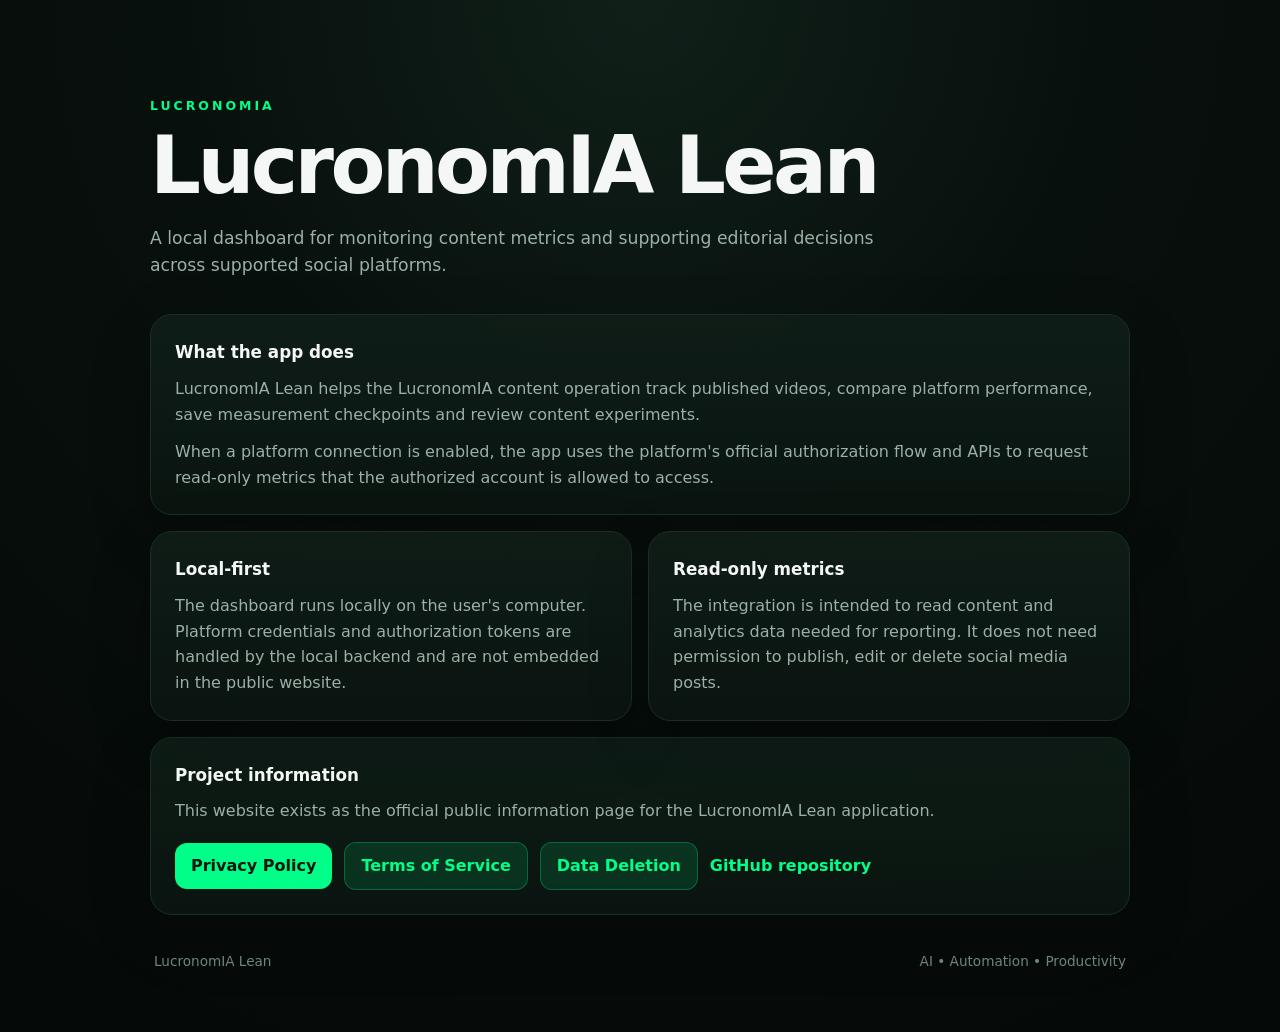
==== index.html @ 7c6dc640 "Link data deletion instructions from public site" ====
<!doctype html>
<html lang="en">
<head>
  <meta charset="utf-8" />
  <meta name="viewport" content="width=device-width, initial-scale=1" />
  <meta name="description" content="Official page for LucronomIA Lean, a local dashboard for monitoring content metrics and supporting editorial decisions." />
  <title>LucronomIA Lean</title>
  <link rel="stylesheet" href="styles.css" />
</head>
<body>
  <main class="shell">
    <header class="hero">
      <span class="eyebrow">LUCRONOMIA</span>
      <h1>LucronomIA Lean</h1>
      <p class="lead">A local dashboard for monitoring content metrics and supporting editorial decisions across supported social platforms.</p>
    </header>

    <section class="card">
      <h2>What the app does</h2>
      <p>LucronomIA Lean helps the LucronomIA content operation track published videos, compare platform performance, save measurement checkpoints and review content experiments.</p>
      <p>When a platform connection is enabled, the app uses the platform's official authorization flow and APIs to request read-only metrics that the authorized account is allowed to access.</p>
    </section>

    <section class="grid">
      <article class="card">
        <h2>Local-first</h2>
        <p>The dashboard runs locally on the user's computer. Platform credentials and authorization tokens are handled by the local backend and are not embedded in the public website.</p>
      </article>
      <article class="card">
        <h2>Read-only metrics</h2>
        <p>The integration is intended to read content and analytics data needed for reporting. It does not need permission to publish, edit or delete social media posts.</p>
      </article>
    </section>

    <section class="card">
      <h2>Project information</h2>
      <p>This website exists as the official public information page for the LucronomIA Lean application.</p>
      <div class="actions">
        <a class="button" href="privacy.html">Privacy Policy</a>
        <a class="button secondary" href="terms.html">Terms of Service</a>
        <a class="button secondary" href="data-deletion.html">Data Deletion</a>
        <a class="text-link" href="https://github.com/SWtheaven/lucronomia">GitHub repository</a>
      </div>
    </section>

    <footer>
      <span>LucronomIA Lean</span>
      <span>AI • Automation • Productivity</span>
    </footer>
  </main>
</body>
</html>
---- styles.css ----
:root{color-scheme:dark;--bg:#08100d;--panel:#0d1713;--line:#1c2d26;--text:#f4f7f5;--muted:#9bb0a6;--accent:#00ff88;--accent-soft:rgba(0,255,136,.12)}*{box-sizing:border-box}html,body{margin:0;padding:0;background:radial-gradient(circle at top,#102019 0,#08100d 38%,#050907 100%);color:var(--text);font-family:Inter,ui-sans-serif,system-ui,-apple-system,BlinkMacSystemFont,"Segoe UI",sans-serif;line-height:1.6}a{color:inherit}.shell{width:min(980px,calc(100% - 32px));margin:0 auto;padding:64px 0 40px}.hero{padding:28px 0 34px}.hero.compact{padding-bottom:20px}.eyebrow{display:inline-block;color:var(--accent);font-size:.78rem;font-weight:800;letter-spacing:.24em;margin-bottom:12px}.hero h1{font-size:clamp(2.4rem,8vw,5rem);line-height:.96;margin:0 0 20px;letter-spacing:-.045em}.lead{max-width:760px;color:var(--muted);font-size:1.08rem;margin:0}.grid{display:grid;grid-template-columns:repeat(2,minmax(0,1fr));gap:16px}.card{background:linear-gradient(180deg,rgba(15,29,23,.95),rgba(10,20,16,.96));border:1px solid var(--line);border-radius:22px;padding:24px;margin:0 0 16px;box-shadow:0 20px 60px rgba(0,0,0,.22)}.card h2{font-size:1.05rem;margin:0 0 10px}.card p{color:var(--muted);margin:0 0 12px}.card p:last-child{margin-bottom:0}.actions{display:flex;flex-wrap:wrap;gap:12px;align-items:center;margin-top:18px}.button{display:inline-flex;align-items:center;justify-content:center;background:var(--accent);color:#02150c;text-decoration:none;font-weight:800;padding:10px 16px;border-radius:12px}.button.secondary{background:var(--accent-soft);color:var(--accent);border:1px solid rgba(0,255,136,.28)}.text-link{color:var(--accent);text-decoration:none;font-weight:700}.text-link:hover{text-decoration:underline}.back{display:inline-block;margin-bottom:18px}footer{display:flex;justify-content:space-between;gap:16px;color:#6f857a;font-size:.85rem;padding:20px 4px}.legal{max-width:860px}@media(max-width:700px){.grid{grid-template-columns:1fr}.shell{padding-top:32px}.hero h1{font-size:2.7rem}footer{flex-direction:column}}
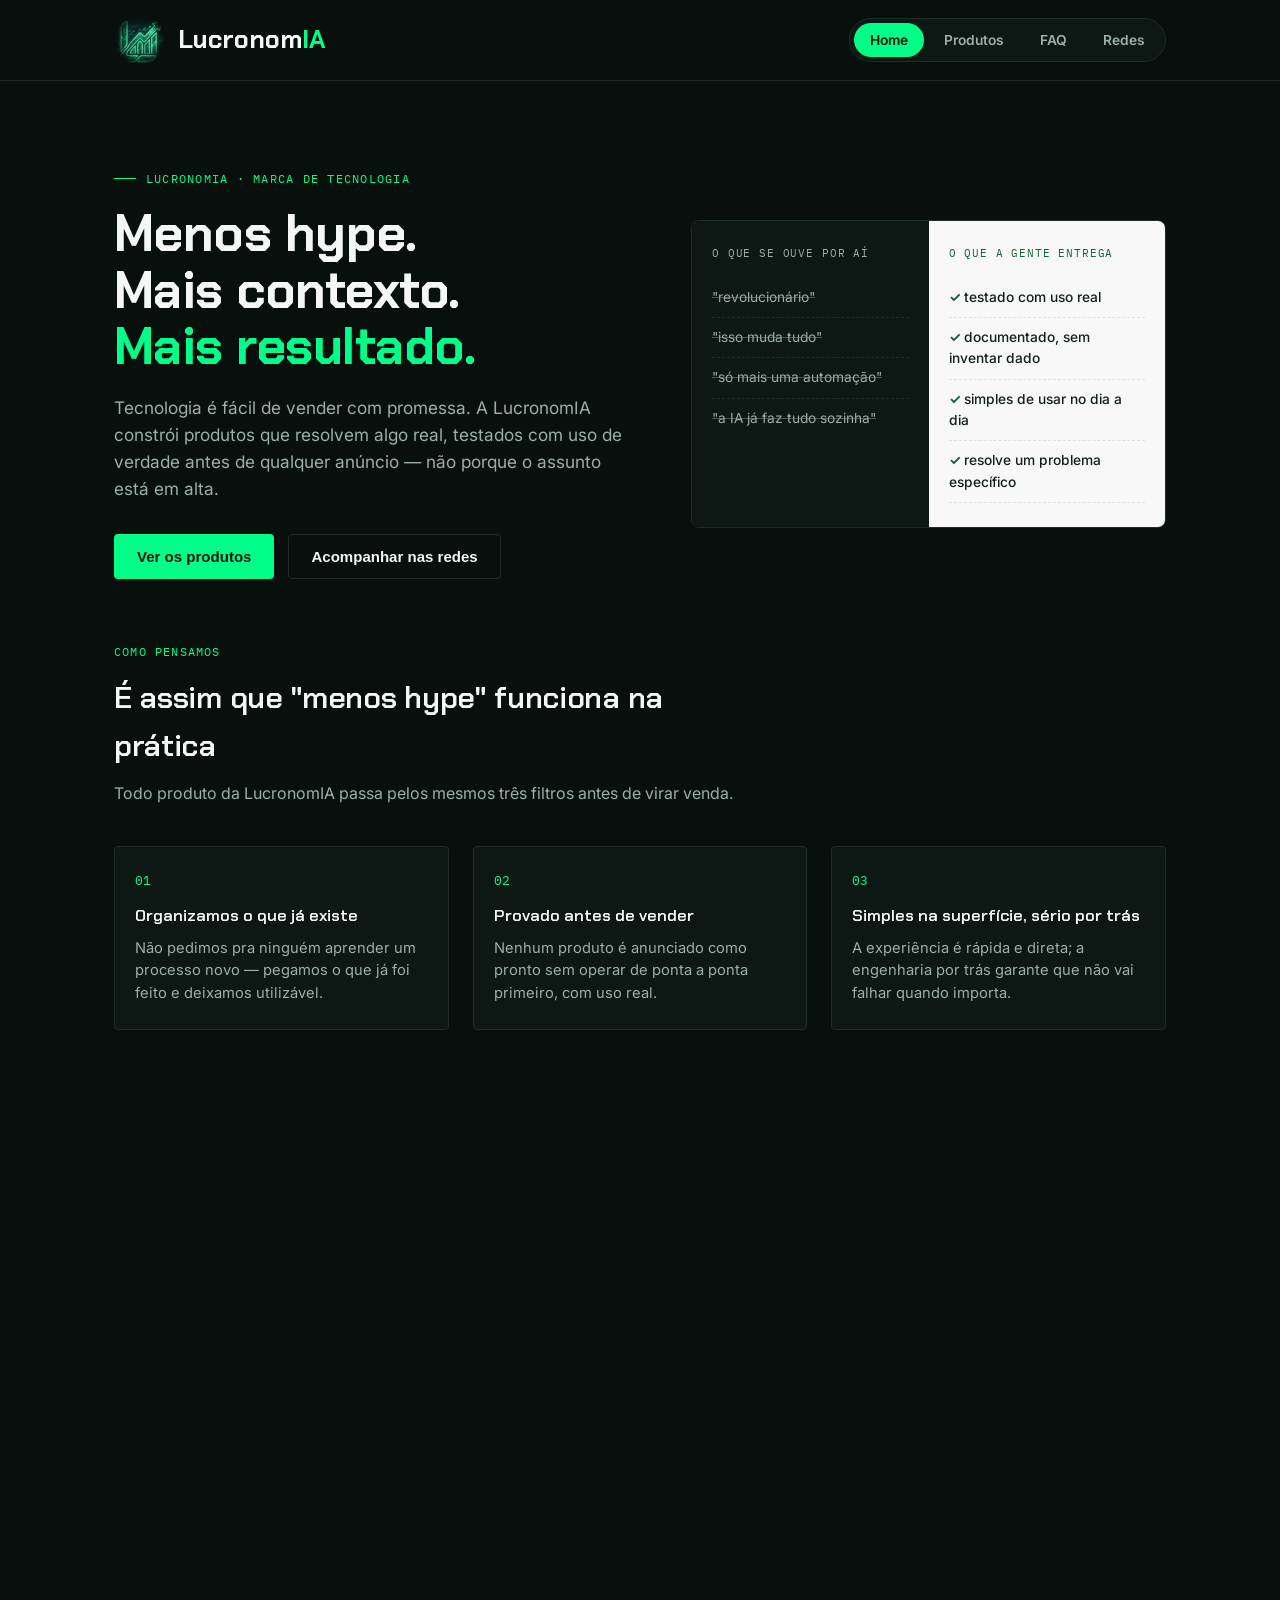
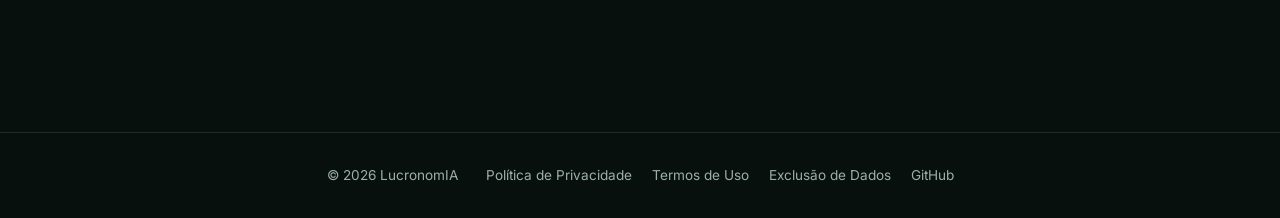
==== commit 9a571c5c: "Replace placeholder homepage with institutional LucronomIA site - Brand-first tabbed site (Home, Pro" ====
--- a/index.html
+++ b/index.html
@@ -1,52 +1,544 @@
-<!doctype html>
-<html lang="en">
+<!DOCTYPE html>
+<html lang="pt-BR">
 <head>
-  <meta charset="utf-8" />
-  <meta name="viewport" content="width=device-width, initial-scale=1" />
-  <meta name="description" content="Official page for LucronomIA Lean, a local dashboard for monitoring content metrics and supporting editorial decisions." />
-  <title>LucronomIA Lean</title>
-  <link rel="stylesheet" href="styles.css" />
+<meta charset="UTF-8">
+<meta name="viewport" content="width=device-width, initial-scale=1.0">
+<title>LucronomIA — Tecnologia que descomplica</title>
+<meta name="description" content="LucronomIA constrói produtos que pegam o que já existe — uma conversa, um documento, um combinado — e devolvem clareza. Conheça o Confirma e o que vem a seguir.">
+<link rel="preconnect" href="https://fonts.googleapis.com">
+<link rel="preconnect" href="https://fonts.gstatic.com" crossorigin>
+<link href="https://fonts.googleapis.com/css2?family=Chakra+Petch:wght@500;600;700&family=Inter:wght@400;500;600;700&family=IBM+Plex+Mono:wght@500;600&display=swap" rel="stylesheet">
+<style>
+  :root{
+    /* Tokens da baseline LucronomIA já validada em produção
+       (mesmos valores do styles.css institucional e do Confirma) */
+    --ink: #08100d;
+    --ink-2: #0d1713;
+    --paper: #f7f8f7;
+    --line-dark: #1c2d26;
+    --line-light: #dce4df;
+    --highlight: #00ff88;
+    --highlight-ink: #02150c;
+    --clarity: #15613b;
+    --text: #f4f7f5;
+    --text-mute: #9bb0a6;
+    --text-dark: #132019;
+    --text-dark-mute: #4b5c54;
+    --radius: 4px;
+  }
+  *{ margin:0; padding:0; box-sizing:border-box; }
+  html{ scroll-behavior:smooth; }
+  body{
+    background: var(--ink); color: var(--text);
+    font-family:'Inter',sans-serif; line-height:1.55; -webkit-font-smoothing:antialiased;
+  }
+  a{ color:inherit; text-decoration:none; }
+  .mono{ font-family:'IBM Plex Mono',monospace; }
+  .display{ font-family:'Chakra Petch',sans-serif; }
+  .wrap{ max-width:1100px; margin:0 auto; padding:0 24px; }
+  img,svg{ display:block; }
+
+  /* ---------- NAV / TABS ---------- */
+  header{
+    position:sticky; top:0; z-index:50;
+    background:var(--ink);
+    border-bottom:1px solid var(--line-dark);
+  }
+  nav{ display:flex; align-items:center; justify-content:space-between; padding:14px 0; gap:20px; }
+  .brand{ display:flex; align-items:center; gap:12px; font-family:'Chakra Petch',sans-serif; font-weight:700; font-size:1.6rem; letter-spacing:0.005em; }
+  .logo-mark{ display:block; flex-shrink:0; width:52px; height:52px; object-fit:contain; }
+  .brand .accent{ color:var(--highlight); }
+  .tabs{ display:flex; gap:4px; background:var(--ink-2); border:1px solid var(--line-dark); border-radius:999px; padding:4px; }
+  .tab-btn{
+    font-family:'Inter',sans-serif; font-weight:600; font-size:0.86rem; color:var(--text-mute);
+    padding:9px 16px; border-radius:999px; cursor:pointer; border:none; background:transparent;
+    transition:color 0.2s ease, background 0.2s ease;
+  }
+  .tab-btn:hover{ color:var(--text); }
+  .tab-btn[aria-selected="true"]{ background:var(--highlight); color:var(--highlight-ink); }
+  .tab-btn:focus-visible{ outline:2px solid var(--highlight); outline-offset:2px; }
+  @media (max-width:760px){
+    .tabs{ position:fixed; bottom:16px; left:16px; right:16px; justify-content:space-between; z-index:60; box-shadow:0 10px 30px rgba(0,0,0,0.5); }
+    .tab-btn{ flex:1; text-align:center; padding:11px 6px; font-size:0.78rem; }
+    body{ padding-bottom:64px; }
+  }
+
+  section.tabpanel{ display:none; animation:fade 0.35s ease both; }
+  section.tabpanel.active{ display:block; }
+  @keyframes fade{ from{opacity:0; transform:translateY(6px);} to{opacity:1; transform:translateY(0);} }
+  @media (prefers-reduced-motion:reduce){ section.tabpanel{ animation:none; } }
+
+  /* ---------- BUTTONS ---------- */
+  .btn{ display:inline-flex; align-items:center; gap:8px; padding:13px 22px; border-radius:var(--radius); font-weight:600; font-size:0.94rem; transition:transform 0.15s ease, background 0.2s ease, border-color .2s ease; border:1px solid transparent; }
+  .btn-primary{ background:var(--highlight); color:var(--highlight-ink); }
+  .btn-primary:hover{ transform:translateY(-1px); filter:brightness(1.06); }
+  .btn-ghost{ background:transparent; border-color:var(--line-dark); color:var(--text); }
+  .btn-ghost:hover{ border-color:var(--text-mute); transform:translateY(-1px); }
+  .btn:focus-visible{ outline:2px solid var(--highlight); outline-offset:3px; }
+
+  /* ================= HOME ================= */
+  .hero{ padding:88px 0 64px; display:grid; grid-template-columns:1.05fr 0.95fr; gap:52px; align-items:center; }
+  @media (max-width:880px){ .hero{ grid-template-columns:1fr; padding:48px 0 40px; gap:36px; } }
+  .eyebrow{ font-family:'IBM Plex Mono',monospace; font-size:0.78rem; letter-spacing:0.1em; color:var(--highlight); text-transform:uppercase; margin-bottom:18px; display:flex; align-items:center; gap:10px; }
+  .eyebrow::before{ content:''; width:22px; height:1px; background:var(--highlight); }
+  h1{ font-family:'Chakra Petch',sans-serif; font-weight:700; font-size:clamp(2rem,4.2vw,3.2rem); line-height:1.1; letter-spacing:-0.01em; margin-bottom:20px; }
+  .lede{ font-size:1.08rem; color:var(--text-mute); max-width:48ch; margin-bottom:32px; }
+  .cta-row{ display:flex; gap:14px; flex-wrap:wrap; }
+
+  /* signature visual: hype vs real */
+  .contrast-card{ display:grid; grid-template-columns:1fr 1fr; border:1px solid var(--line-dark); border-radius:8px; overflow:hidden; }
+  .contrast-col{ padding:24px 20px; }
+  .contrast-col.hype{ background:var(--ink-2); }
+  .contrast-col.real{ background:var(--paper); }
+  .contrast-label{ font-family:'IBM Plex Mono',monospace; font-size:0.66rem; letter-spacing:0.08em; text-transform:uppercase; margin-bottom:16px; }
+  .contrast-col.hype .contrast-label{ color:var(--text-mute); }
+  .contrast-col.real .contrast-label{ color:var(--clarity); }
+  .contrast-line{ font-size:0.86rem; padding:9px 0; border-bottom:1px dashed var(--line-dark); color:var(--text-mute); text-decoration:line-through; text-decoration-color:rgba(144,150,166,0.5); animation:fadein .5s ease both; }
+  .contrast-col.real .contrast-line{ border-bottom:1px dashed var(--line-light); }
+  .contrast-line.real-line{ color:var(--text-dark); text-decoration:none; font-weight:500; }
+  .contrast-line.real-line::before{ content:'✓ '; color:var(--clarity); font-weight:700; }
+  .contrast-line:last-child{ border-bottom:none; }
+  @keyframes fadein{ from{opacity:0;} to{opacity:1;} }
+  @media (max-width:520px){ .contrast-card{ grid-template-columns:1fr; } }
+
+  /* signature visual: mess -> clarity (used inside Confirma product page) */
+  .transform-card{ position:relative; }
+  .chat-stack{ display:flex; flex-direction:column; gap:10px; margin-bottom:18px; }
+  .bubble{ max-width:78%; padding:10px 14px; border-radius:14px; font-size:0.86rem; background:var(--ink-2); border:1px solid var(--line-dark); color:var(--text-mute); animation:pop .5s ease both; }
+  .bubble.b1{ align-self:flex-start; border-bottom-left-radius:3px; animation-delay:.05s; }
+  .bubble.b2{ align-self:flex-end; border-bottom-right-radius:3px; background:#1C2030; animation-delay:.2s; }
+  @keyframes pop{ from{ opacity:0; transform:translateY(6px) scale(.98); } to{ opacity:1; transform:translateY(0) scale(1); } }
+  .arrow-down{ display:flex; align-items:center; justify-content:center; gap:8px; color:var(--text-mute); font-family:'IBM Plex Mono',monospace; font-size:0.72rem; letter-spacing:0.08em; text-transform:uppercase; margin:6px 0 16px; }
+  .arrow-down::before, .arrow-down::after{ content:''; height:1px; width:28px; background:var(--line-dark); }
+
+  .result-card{
+    background:var(--paper); color:var(--text-dark); border-radius:6px; padding:22px 22px 24px;
+    box-shadow:0 24px 48px -18px rgba(0,0,0,0.5);
+    animation:reveal .6s cubic-bezier(.2,.9,.25,1) .5s both;
+  }
+  @keyframes reveal{ from{ opacity:0; transform:translateY(10px);} to{ opacity:1; transform:translateY(0);} }
+  .result-title{ display:flex; align-items:center; justify-content:space-between; font-family:'IBM Plex Mono',monospace; font-size:0.7rem; letter-spacing:0.1em; text-transform:uppercase; color:var(--text-dark-mute); border-bottom:1px dashed var(--line-light); padding-bottom:12px; margin-bottom:14px; }
+  .status-pill{ background:var(--clarity); color:#fff; padding:2px 10px; border-radius:999px; font-size:0.66rem; letter-spacing:0.04em; }
+  .result-row{ display:flex; justify-content:space-between; gap:14px; padding:7px 0; font-size:0.88rem; border-bottom:1px dashed var(--line-light); }
+  .result-row:last-child{ border-bottom:none; }
+  .result-row .k{ color:var(--text-dark-mute); }
+  .result-row .v{ font-weight:600; text-align:right; }
+  mark.hl{ background:none; color:var(--highlight); }
+
+  @media (prefers-reduced-motion:reduce){ .bubble, .result-card{ animation:none !important; } }
+
+  section.block{ padding:68px 0; border-top:1px solid var(--line-dark); }
+  .section-head{ max-width:640px; margin-bottom:40px; }
+  .section-label{ font-family:'IBM Plex Mono',monospace; font-size:0.75rem; letter-spacing:0.1em; color:var(--highlight); text-transform:uppercase; margin-bottom:12px; }
+  h2{ font-family:'Chakra Petch',sans-serif; font-size:clamp(1.5rem,2.4vw,2rem); font-weight:600; letter-spacing:-0.01em; margin-bottom:12px; }
+  .section-head p{ color:var(--text-mute); font-size:1rem; }
+
+  .principles{ display:grid; grid-template-columns:repeat(3,1fr); gap:24px; }
+  @media (max-width:780px){ .principles{ grid-template-columns:1fr; } }
+  .principle{ border:1px solid var(--line-dark); border-radius:var(--radius); padding:24px 20px; background:var(--ink-2); }
+  .principle .num{ font-family:'IBM Plex Mono',monospace; color:var(--highlight); font-size:0.82rem; display:block; margin-bottom:12px; }
+  .principle h3{ font-family:'Chakra Petch',sans-serif; font-size:1.02rem; font-weight:600; margin-bottom:8px; }
+  .principle p{ color:var(--text-mute); font-size:0.92rem; }
+
+  /* product teaser strip (Home) */
+  .teaser-grid{ display:grid; grid-template-columns:repeat(3,1fr); gap:20px; }
+  @media (max-width:860px){ .teaser-grid{ grid-template-columns:1fr; } }
+  .teaser-card{ border:1px solid var(--line-dark); border-radius:var(--radius); padding:22px 20px; background:var(--ink-2); cursor:pointer; transition:border-color .2s ease, transform .2s ease; text-align:left; width:100%; color:var(--text); font-family:inherit; }
+  .teaser-card:hover{ border-color:var(--text-mute); transform:translateY(-2px); }
+  .teaser-card:focus-visible{ outline:2px solid var(--highlight); outline-offset:2px; }
+  .badge{ display:inline-block; font-family:'IBM Plex Mono',monospace; font-size:0.66rem; letter-spacing:0.05em; padding:3px 9px; border-radius:999px; margin-bottom:14px; text-transform:uppercase; }
+  .badge.live{ background:rgba(0,255,136,0.12); color:var(--highlight); border:1px solid rgba(0,255,136,0.35); }
+  .badge.soon{ background:rgba(255,255,255,0.05); color:var(--text-mute); border:1px solid var(--line-dark); }
+  .badge.internal{ background:rgba(255,255,255,0.05); color:var(--text-mute); border:1px solid var(--line-dark); }
+  .teaser-card h3{ font-family:'Chakra Petch',sans-serif; font-size:1.05rem; font-weight:600; margin-bottom:8px; }
+  .teaser-card p{ color:var(--text-mute); font-size:0.9rem; }
+  .teaser-card .go{ margin-top:14px; font-size:0.82rem; color:var(--highlight); font-weight:600; }
+
+  /* ================= PRODUTOS ================= */
+  .product{ padding:56px 0; border-top:1px solid var(--line-dark); }
+  .product:first-child{ border-top:none; padding-top:88px; }
+  .product-head{ display:flex; align-items:flex-start; justify-content:space-between; gap:20px; flex-wrap:wrap; margin-bottom:8px; }
+  .product-head h2{ margin-bottom:0; }
+  .product-tag{ color:var(--text-mute); font-size:1.02rem; max-width:56ch; margin-bottom:32px; }
+
+  .confirma-grid{ display:grid; grid-template-columns:1.1fr 0.9fr; gap:44px; align-items:start; }
+  @media (max-width:880px){ .confirma-grid{ grid-template-columns:1fr; } }
+
+  .flow-steps{ display:flex; flex-direction:column; gap:16px; margin-bottom:28px; }
+  .flow-step{ display:flex; gap:14px; align-items:flex-start; }
+  .flow-num{ flex-shrink:0; width:26px; height:26px; border-radius:50%; background:var(--ink-2); border:1px solid var(--line-dark); display:flex; align-items:center; justify-content:center; font-family:'IBM Plex Mono',monospace; font-size:0.75rem; color:var(--highlight); }
+  .flow-step strong{ display:block; font-family:'Chakra Petch',sans-serif; font-weight:600; font-size:0.98rem; margin-bottom:2px; }
+  .flow-step span{ color:var(--text-mute); font-size:0.9rem; }
+
+  .pricing-grid{ display:grid; grid-template-columns:repeat(3,1fr); gap:14px; margin-bottom:28px; }
+  @media (max-width:640px){ .pricing-grid{ grid-template-columns:1fr; } }
+  .price-card{ border:1px solid var(--line-dark); border-radius:var(--radius); padding:20px 18px; background:var(--ink-2); position:relative; }
+  .price-card.rec{ border-color:var(--highlight); }
+  .price-card .rec-tag{ position:absolute; top:-10px; right:14px; background:var(--highlight); color:var(--highlight-ink); font-family:'IBM Plex Mono',monospace; font-size:0.62rem; padding:2px 8px; border-radius:999px; letter-spacing:0.04em; }
+  .price-card .credits{ font-family:'Chakra Petch',sans-serif; font-weight:700; font-size:1.3rem; margin-bottom:4px; }
+  .price-card .price{ font-family:'IBM Plex Mono',monospace; color:var(--highlight); font-size:1rem; margin-bottom:6px; }
+  .price-card .role{ color:var(--text-mute); font-size:0.82rem; }
+
+  .not-list{ display:flex; flex-wrap:wrap; gap:8px; }
+  .not-chip{ font-size:0.8rem; color:var(--text-mute); border:1px solid var(--line-dark); border-radius:999px; padding:5px 12px; }
+
+  .side-card{ border:1px solid var(--line-dark); border-radius:var(--radius); padding:24px 22px; background:var(--ink-2); }
+  .side-card + .side-card{ margin-top:18px; }
+  .side-card h4{ font-family:'Chakra Petch',sans-serif; font-size:0.95rem; font-weight:600; margin-bottom:10px; }
+  .side-card p{ color:var(--text-mute); font-size:0.88rem; margin-bottom:14px; }
+
+  .preview-panel{ display:grid; grid-template-columns:1fr; gap:16px; }
+  .feature-check{ display:flex; gap:12px; margin-bottom:14px; }
+  .feature-check .dot{ flex-shrink:0; width:20px; height:20px; border-radius:50%; border:1.5px solid var(--highlight); color:var(--highlight); display:flex; align-items:center; justify-content:center; font-size:0.65rem; margin-top:2px; }
+  .feature-check strong{ display:block; font-family:'Chakra Petch',sans-serif; font-weight:600; font-size:0.94rem; }
+  .feature-check span{ color:var(--text-mute); font-size:0.87rem; }
+
+  /* ================= FAQ ================= */
+  .faq-list{ max-width:760px; }
+  details.faq-item{ border-bottom:1px solid var(--line-dark); padding:18px 0; }
+  details.faq-item summary{ cursor:pointer; list-style:none; display:flex; justify-content:space-between; align-items:center; gap:16px; font-family:'Chakra Petch',sans-serif; font-weight:600; font-size:1rem; }
+  details.faq-item summary::-webkit-details-marker{ display:none; }
+  details.faq-item summary .plus{ font-family:'IBM Plex Mono',monospace; color:var(--highlight); font-size:1.1rem; flex-shrink:0; transition:transform .2s ease; }
+  details.faq-item[open] summary .plus{ transform:rotate(45deg); }
+  details.faq-item p{ color:var(--text-mute); font-size:0.94rem; margin-top:12px; max-width:64ch; }
+
+  /* ================= REDES ================= */
+  .social-grid{ display:grid; grid-template-columns:repeat(3,1fr); gap:20px; max-width:820px; }
+  @media (max-width:700px){ .social-grid{ grid-template-columns:1fr; } }
+  .social-card{ border:1px solid var(--line-dark); border-radius:var(--radius); padding:26px 22px; background:var(--ink-2); display:flex; flex-direction:column; gap:14px; transition:border-color .2s ease, transform .2s ease; }
+  .social-card:hover{ border-color:var(--text-mute); transform:translateY(-2px); }
+  .social-icon{ width:40px; height:40px; border-radius:10px; background:var(--ink); border:1px solid var(--line-dark); display:flex; align-items:center; justify-content:center; }
+  .social-card h3{ font-family:'Chakra Petch',sans-serif; font-size:1rem; font-weight:600; }
+  .social-card span{ color:var(--text-mute); font-size:0.86rem; }
+  .social-card .go{ color:var(--highlight); font-size:0.86rem; font-weight:600; margin-top:auto; }
+
+  /* ---------- CONTACT / FOOTER ---------- */
+  .contact-box{ display:flex; justify-content:space-between; align-items:center; flex-wrap:wrap; gap:22px; border:1px solid var(--line-dark); border-radius:var(--radius); padding:32px 28px; background:var(--ink-2); margin-top:56px; }
+  footer{ border-top:1px solid var(--line-dark); padding:32px 0; }
+  .footer-row{ display:flex; justify-content:center; align-items:center; flex-wrap:wrap; gap:28px; font-size:0.85rem; color:var(--text-mute); text-align:center; }
+  .footer-links{ display:flex; gap:20px; flex-wrap:wrap; }
+  .footer-links a:hover, .footer-links a:focus-visible{ color:var(--text); }
+
+  /* ---------- PRODUCT PREVIEW SCREENSHOTS ---------- */
+  .screenshot-frame{ border:1px solid var(--line-dark); border-radius:10px; overflow:hidden; background:var(--ink-2); margin-top:28px; box-shadow:0 20px 50px -24px rgba(0,0,0,0.6); }
+  .screenshot-bar{ display:flex; align-items:center; gap:6px; padding:10px 14px; border-bottom:1px solid var(--line-dark); }
+  .screenshot-bar .dot{ width:8px; height:8px; border-radius:50%; background:var(--line-dark); }
+  .screenshot-bar .label{ margin-left:8px; font-family:'IBM Plex Mono',monospace; font-size:0.68rem; color:var(--text-mute); letter-spacing:0.03em; }
+  .screenshot-frame img{ width:100%; display:block; }
+</style>
 </head>
 <body>
-  <main class="shell">
-    <header class="hero">
-      <span class="eyebrow">LUCRONOMIA</span>
-      <h1>LucronomIA Lean</h1>
-      <p class="lead">A local dashboard for monitoring content metrics and supporting editorial decisions across supported social platforms.</p>
-    </header>
-
-    <section class="card">
-      <h2>What the app does</h2>
-      <p>LucronomIA Lean helps the LucronomIA content operation track published videos, compare platform performance, save measurement checkpoints and review content experiments.</p>
-      <p>When a platform connection is enabled, the app uses the platform's official authorization flow and APIs to request read-only metrics that the authorized account is allowed to access.</p>
+
+<header>
+  <div class="wrap">
+    <nav>
+      <div class="brand">
+        <img class="logo-mark" src="assets/logo-mark.png" alt="LucronomIA">
+        <span class="wordmark">Lucronom<span class="accent">IA</span></span>
+      </div>
+      <div class="tabs" role="tablist" aria-label="Navegação principal">
+        <button class="tab-btn" role="tab" aria-selected="true" data-tab="home">Home</button>
+        <button class="tab-btn" role="tab" aria-selected="false" data-tab="produtos">Produtos</button>
+        <button class="tab-btn" role="tab" aria-selected="false" data-tab="faq">FAQ</button>
+        <button class="tab-btn" role="tab" aria-selected="false" data-tab="redes">Redes</button>
+      </div>
+    </nav>
+  </div>
+</header>
+
+<main class="wrap">
+
+  <!-- ================= HOME ================= -->
+  <section id="home" class="tabpanel active" role="tabpanel">
+    <div class="hero">
+      <div>
+        <div class="eyebrow">LucronomIA · marca de tecnologia</div>
+        <h1>Menos hype.<br>Mais contexto.<br><mark class="hl">Mais resultado.</mark></h1>
+        <p class="lede">Tecnologia é fácil de vender com promessa. A LucronomIA constrói produtos que resolvem algo real, testados com uso de verdade antes de qualquer anúncio — não porque o assunto está em alta.</p>
+        <div class="cta-row">
+          <button class="btn btn-primary" data-goto="produtos">Ver os produtos</button>
+          <button class="btn btn-ghost" data-goto="redes">Acompanhar nas redes</button>
+        </div>
+      </div>
+      <div class="contrast-card">
+        <div class="contrast-col hype">
+          <div class="contrast-label">o que se ouve por aí</div>
+          <div class="contrast-line">"revolucionário"</div>
+          <div class="contrast-line">"isso muda tudo"</div>
+          <div class="contrast-line">"só mais uma automação"</div>
+          <div class="contrast-line">"a IA já faz tudo sozinha"</div>
+        </div>
+        <div class="contrast-col real">
+          <div class="contrast-label">o que a gente entrega</div>
+          <div class="contrast-line real-line">testado com uso real</div>
+          <div class="contrast-line real-line">documentado, sem inventar dado</div>
+          <div class="contrast-line real-line">simples de usar no dia a dia</div>
+          <div class="contrast-line real-line">resolve um problema específico</div>
+        </div>
+      </div>
+    </div>
+
+    <section class="block" style="padding-top:0; border-top:none;">
+      <div class="section-head">
+        <div class="section-label">Como pensamos</div>
+        <h2>É assim que "menos hype" funciona na prática</h2>
+        <p>Todo produto da LucronomIA passa pelos mesmos três filtros antes de virar venda.</p>
+      </div>
+      <div class="principles">
+        <div class="principle"><span class="num">01</span><h3>Organizamos o que já existe</h3><p>Não pedimos pra ninguém aprender um processo novo — pegamos o que já foi feito e deixamos utilizável.</p></div>
+        <div class="principle"><span class="num">02</span><h3>Provado antes de vender</h3><p>Nenhum produto é anunciado como pronto sem operar de ponta a ponta primeiro, com uso real.</p></div>
+        <div class="principle"><span class="num">03</span><h3>Simples na superfície, sério por trás</h3><p>A experiência é rápida e direta; a engenharia por trás garante que não vai falhar quando importa.</p></div>
+      </div>
     </section>
 
-    <section class="grid">
-      <article class="card">
-        <h2>Local-first</h2>
-        <p>The dashboard runs locally on the user's computer. Platform credentials and authorization tokens are handled by the local backend and are not embedded in the public website.</p>
-      </article>
-      <article class="card">
-        <h2>Read-only metrics</h2>
-        <p>The integration is intended to read content and analytics data needed for reporting. It does not need permission to publish, edit or delete social media posts.</p>
-      </article>
+    <section class="block">
+      <div class="section-head">
+        <div class="section-label">Portfólio</div>
+        <h2>O que estamos construindo</h2>
+      </div>
+      <div class="teaser-grid">
+        <button class="teaser-card" data-goto="produtos" data-scroll="confirma">
+          <span class="badge live">Disponível</span>
+          <h3>Confirma</h3>
+          <p>Organiza o que você já combinou com um cliente e transforma num documento claro, em segundos.</p>
+          <span class="go">Ver produto →</span>
+        </button>
+        <button class="teaser-card" data-goto="produtos" data-scroll="hub">
+          <span class="badge soon">Em breve</span>
+          <h3>Hub de Concursos</h3>
+          <p>Transforma o edital oficial de um concurso público num plano de estudos organizado por cargo.</p>
+          <span class="go">Ver prévia →</span>
+        </button>
+        <button class="teaser-card" data-goto="produtos" data-scroll="dashboard">
+          <span class="badge internal">Uso interno</span>
+          <h3>Painel de Dados</h3>
+          <p>A inteligência que usamos internamente pra decidir o que funciona — em evolução constante.</p>
+          <span class="go">Ver prévia →</span>
+        </button>
+      </div>
     </section>
 
-    <section class="card">
-      <h2>Project information</h2>
-      <p>This website exists as the official public information page for the LucronomIA Lean application.</p>
-      <div class="actions">
-        <a class="button" href="privacy.html">Privacy Policy</a>
-        <a class="button secondary" href="terms.html">Terms of Service</a>
-        <a class="button secondary" href="data-deletion.html">Data Deletion</a>
-        <a class="text-link" href="https://github.com/SWtheaven/lucronomia">GitHub repository</a>
-      </div>
-    </section>
-
-    <footer>
-      <span>LucronomIA Lean</span>
-      <span>AI • Automation • Productivity</span>
-    </footer>
-  </main>
+    <div class="contact-box">
+      <div>
+        <h2 style="margin-bottom:6px;">Quer entender melhor algum produto?</h2>
+        <p style="color:var(--text-mute); font-size:0.98rem;">A gente responde rápido, sem enrolação.</p>
+      </div>
+      <a class="btn btn-primary" href="mailto:contato@lucronomia.com.br">contato@lucronomia.com.br</a>
+    </div>
+  </section>
+
+  <!-- ================= PRODUTOS ================= -->
+  <section id="produtos" class="tabpanel" role="tabpanel">
+
+    <div class="product" id="confirma">
+      <div class="product-head">
+        <h2>Confirma</h2>
+        <span class="badge live">Disponível agora</span>
+      </div>
+      <p class="product-tag">Combinou pelo WhatsApp? Organize e confirme em 30 segundos.</p>
+
+      <div class="confirma-grid">
+        <div>
+          <div class="flow-steps">
+            <div class="flow-step"><span class="flow-num">1</span><div><strong>Preenche o combinado</strong><span>Serviço, valor, prazo e o que mais foi acertado com o cliente — sem ler WhatsApp, sem IA, é você que preenche.</span></div></div>
+            <div class="flow-step"><span class="flow-num">2</span><div><strong>Vê a prévia, de graça</strong><span>Preencher e visualizar não custa nada. Você só usa 1 crédito quando decide finalizar de verdade.</span></div></div>
+            <div class="flow-step"><span class="flow-num">3</span><div><strong>Finaliza e gera o PDF</strong><span>Documento profissional, pronto pra compartilhar direto no WhatsApp com o cliente.</span></div></div>
+          </div>
+
+          <h4 class="display" style="font-size:0.95rem; font-weight:600; margin-bottom:14px;">Pacotes de confirmações</h4>
+          <div class="pricing-grid">
+            <div class="price-card"><div class="credits">5</div><div class="price">R$ 9,90</div><div class="role">entrada</div></div>
+            <div class="price-card rec"><span class="rec-tag">recomendado</span><div class="credits">20</div><div class="price">R$ 24,90</div><div class="role">mais usado</div></div>
+            <div class="price-card"><div class="credits">50</div><div class="price">R$ 49,90</div><div class="role">menor custo por unidade</div></div>
+          </div>
+          <p style="color:var(--text-mute); font-size:0.85rem; margin-bottom:28px;">Pagamento único, sem mensalidade. Créditos não expiram.</p>
+
+          <a class="btn btn-primary" href="https://swtheaven.github.io/DEV-Lean/confirma/">Abrir o Confirma</a>
+        </div>
+
+        <div>
+          <div class="transform-card" style="margin-bottom:18px;">
+            <div class="chat-stack">
+              <div class="bubble b1">Consigo fazer a instalação por R$350, fechado?</div>
+              <div class="bubble b2">Fechado! Pode ser sexta de manhã 👍</div>
+            </div>
+            <div class="arrow-down">vira</div>
+            <div class="result-card">
+              <div class="result-title">Confirmação <span class="status-pill">CLARO</span></div>
+              <div class="result-row"><span class="k">Serviço</span><span class="v">Instalação elétrica</span></div>
+              <div class="result-row"><span class="k">Valor</span><span class="v">R$ 350,00</span></div>
+              <div class="result-row"><span class="k">Prazo</span><span class="v">Sexta, manhã</span></div>
+            </div>
+          </div>
+          <div class="side-card">
+            <h4>O que o Confirma não é</h4>
+            <p>Pra deixar bem claro os limites do produto:</p>
+            <div class="not-list">
+              <span class="not-chip">CRM</span>
+              <span class="not-chip">Assinatura eletrônica</span>
+              <span class="not-chip">Contrato jurídico</span>
+              <span class="not-chip">Leitor de WhatsApp</span>
+              <span class="not-chip">Chatbot</span>
+              <span class="not-chip">Gerador com IA</span>
+              <span class="not-chip">ERP</span>
+            </div>
+          </div>
+          <div class="side-card">
+            <h4>Seu acesso</h4>
+            <p>Sem cadastro com e-mail e senha — você acessa sua carteira pessoal por um link único. Justamente por isso, trate esse link como algo pessoal.</p>
+          </div>
+        </div>
+      </div>
+
+      <div class="screenshot-frame">
+        <div class="screenshot-bar"><span class="dot"></span><span class="dot"></span><span class="dot"></span><span class="label">confirma — produto real em operação</span></div>
+        <img src="assets/previews/confirma.png" alt="Tela inicial do Confirma com os pacotes de créditos">
+      </div>
+    </div>
+
+    <div class="product" id="hub">
+      <div class="product-head">
+        <h2>Hub de Concursos</h2>
+        <span class="badge soon">Em breve</span>
+      </div>
+      <p class="product-tag">Transforma o edital oficial de um concurso público num plano de estudos organizado — por cargo, com matérias e requisitos comprovados pelo próprio documento.</p>
+
+      <div class="preview-panel">
+        <div class="feature-check"><span class="dot">✓</span><div><strong>Baseado só no edital oficial</strong><span>Se a informação não está no documento, o Hub não inventa nem preenche por conta própria.</span></div></div>
+        <div class="feature-check"><span class="dot">✓</span><div><strong>Plano de estudos por cargo</strong><span>Requisitos, matérias gerais e específicas organizados pro cargo que você escolher.</span></div></div>
+        <div class="feature-check"><span class="dot">✓</span><div><strong>Evidência documentada</strong><span>Cada informação mostrada pode ser rastreada de volta à página exata do edital.</span></div></div>
+      </div>
+      <p style="color:var(--text-mute); font-size:0.88rem; margin-top:8px;">Em fase final de testes internos, ainda sem data pública de lançamento.</p>
+
+      <div class="screenshot-frame">
+        <div class="screenshot-bar"><span class="dot"></span><span class="dot"></span><span class="dot"></span><span class="label">hub de concursos — build interna, dados de exemplo zerados</span></div>
+        <img src="assets/previews/hub.png" alt="Tela inicial do Hub de Concursos, com visão geral do plano de estudos">
+      </div>
+    </div>
+
+    <div class="product" id="dashboard">
+      <div class="product-head">
+        <h2>Painel de Dados</h2>
+        <span class="badge internal">Uso interno</span>
+      </div>
+      <p class="product-tag">Por trás da operação da LucronomIA existe um painel próprio que organiza conteúdo, métricas de redes sociais e, cada vez mais, dados de vendas — é como decidimos o que continuar fazendo.</p>
+      <div class="preview-panel">
+        <div class="feature-check"><span class="dot">✓</span><div><strong>Hoje: conteúdo e métricas</strong><span>Acompanha o desempenho do que publicamos em Instagram, TikTok e YouTube.</span></div></div>
+        <div class="feature-check"><span class="dot">✓</span><div><strong>Amanhã: receita e clientes</strong><span>Evoluindo para também mostrar vendas, recompra e origem dos clientes do Confirma.</span></div></div>
+      </div>
+      <p style="color:var(--text-mute); font-size:0.88rem; margin-top:8px;">Ferramenta interna por enquanto — pode virar produto no futuro.</p>
+
+      <div class="screenshot-frame">
+        <div class="screenshot-bar"><span class="dot"></span><span class="dot"></span><span class="dot"></span><span class="label">painel de dados — uso interno, nenhuma conta conectada</span></div>
+        <img src="assets/previews/painel.png" alt="Tela inicial do Painel de Dados interno da LucronomIA">
+      </div>
+    </div>
+  </section>
+
+  <!-- ================= FAQ ================= -->
+  <section id="faq" class="tabpanel" role="tabpanel">
+    <div class="section-head" style="padding-top:88px;">
+      <div class="section-label">Dúvidas</div>
+      <h2>Perguntas frequentes</h2>
+    </div>
+    <div class="faq-list">
+      <details class="faq-item" open>
+        <summary>O Confirma lê minhas conversas do WhatsApp automaticamente? <span class="plus">+</span></summary>
+        <p>Não. Você preenche manualmente os dados do que foi combinado — o Confirma não acessa nem interpreta conversas.</p>
+      </details>
+      <details class="faq-item">
+        <summary>O documento gerado tem validade jurídica de contrato? <span class="plus">+</span></summary>
+        <p>Não. O Confirma organiza e registra o que foi combinado de forma clara, mas não substitui um contrato formal.</p>
+      </details>
+      <details class="faq-item">
+        <summary>Preciso pagar pra testar? <span class="plus">+</span></summary>
+        <p>Não. Preencher o formulário e ver a prévia é sempre gratuito. Você só usa 1 crédito ao finalizar o documento de verdade.</p>
+      </details>
+      <details class="faq-item">
+        <summary>Os créditos que eu comprar expiram? <span class="plus">+</span></summary>
+        <p>Na regra atual, não. Eles ficam na sua carteira até você usar.</p>
+      </details>
+      <details class="faq-item">
+        <summary>Preciso criar conta com e-mail e senha? <span class="plus">+</span></summary>
+        <p>Não. Seu acesso é feito por um link/carteira pessoal — guarde esse link como algo pessoal, já que ele dá acesso à sua carteira.</p>
+      </details>
+      <details class="faq-item">
+        <summary>O Hub de Concursos já está disponível? <span class="plus">+</span></summary>
+        <p>Ainda não. Está em fase final de testes internos — em breve trazemos novidades sobre o lançamento.</p>
+      </details>
+      <details class="faq-item">
+        <summary>Como falo com vocês? <span class="plus">+</span></summary>
+        <p>Pelo e-mail <a href="mailto:contato@lucronomia.com.br" style="color:var(--highlight);">contato@lucronomia.com.br</a> ou pelas nossas redes sociais.</p>
+      </details>
+    </div>
+  </section>
+
+  <!-- ================= REDES ================= -->
+  <section id="redes" class="tabpanel" role="tabpanel">
+    <div class="section-head" style="padding-top:88px;">
+      <div class="section-label">Redes sociais</div>
+      <h2>Acompanhe a LucronomIA</h2>
+    </div>
+    <div class="social-grid">
+      <a class="social-card" href="https://www.instagram.com/lucronomiaofc" target="_blank" rel="noopener">
+        <div class="social-icon"><svg width="20" height="20" viewBox="0 0 24 24" fill="none" stroke="currentColor" stroke-width="1.8"><rect x="3" y="3" width="18" height="18" rx="5"/><circle cx="12" cy="12" r="4"/><circle cx="17.2" cy="6.8" r="1"/></svg></div>
+        <h3>Instagram</h3>
+        <span>@lucronomiaofc</span>
+        <span class="go">Seguir →</span>
+      </a>
+      <a class="social-card" href="https://www.tiktok.com/@lucronomia" target="_blank" rel="noopener">
+        <div class="social-icon"><svg width="20" height="20" viewBox="0 0 24 24" fill="none" stroke="currentColor" stroke-width="1.8"><path d="M14 4v9.5a3.5 3.5 0 1 1-3.5-3.5"/><path d="M14 4c0 2.5 2 4.5 4.5 4.5"/></svg></div>
+        <h3>TikTok</h3>
+        <span>@lucronomia</span>
+        <span class="go">Seguir →</span>
+      </a>
+      <a class="social-card" href="https://youtube.com/@lucronomia-h9t" target="_blank" rel="noopener">
+        <div class="social-icon"><svg width="20" height="20" viewBox="0 0 24 24" fill="none" stroke="currentColor" stroke-width="1.8"><rect x="3" y="5.5" width="18" height="13" rx="4"/><path d="M11 9.5l4 2.5-4 2.5v-5z" fill="currentColor" stroke="none"/></svg></div>
+        <h3>YouTube</h3>
+        <span>@lucronomia-h9t</span>
+        <span class="go">Inscrever-se →</span>
+      </a>
+    </div>
+  </section>
+
+</main>
+
+<footer>
+  <div class="wrap footer-row">
+    <span>© 2026 LucronomIA</span>
+    <div class="footer-links">
+      <a href="privacy.html">Política de Privacidade</a>
+      <a href="terms.html">Termos de Uso</a>
+      <a href="data-deletion.html">Exclusão de Dados</a>
+      <a href="https://github.com/SWtheaven/lucronomia">GitHub</a>
+    </div>
+  </div>
+</footer>
+
+<script>
+  const tabs = document.querySelectorAll('.tab-btn');
+  const panels = document.querySelectorAll('.tabpanel');
+
+  function activateTab(name, scrollTarget){
+    tabs.forEach(t => t.setAttribute('aria-selected', t.dataset.tab === name ? 'true' : 'false'));
+    panels.forEach(p => p.classList.toggle('active', p.id === name));
+    if(scrollTarget){
+      const el = document.getElementById(scrollTarget);
+      if(el){ setTimeout(() => el.scrollIntoView({behavior:'smooth', block:'start'}), 60); }
+    } else {
+      window.scrollTo({top:0, behavior:'smooth'});
+    }
+    history.replaceState(null, '', '#' + name);
+  }
+
+  tabs.forEach(btn => btn.addEventListener('click', () => activateTab(btn.dataset.tab)));
+  document.querySelectorAll('[data-goto]').forEach(el => {
+    el.addEventListener('click', () => activateTab(el.dataset.goto, el.dataset.scroll));
+  });
+
+  const initial = window.location.hash.replace('#','');
+  if(initial && document.getElementById(initial)){ activateTab(initial); }
+</script>
+
 </body>
 </html>
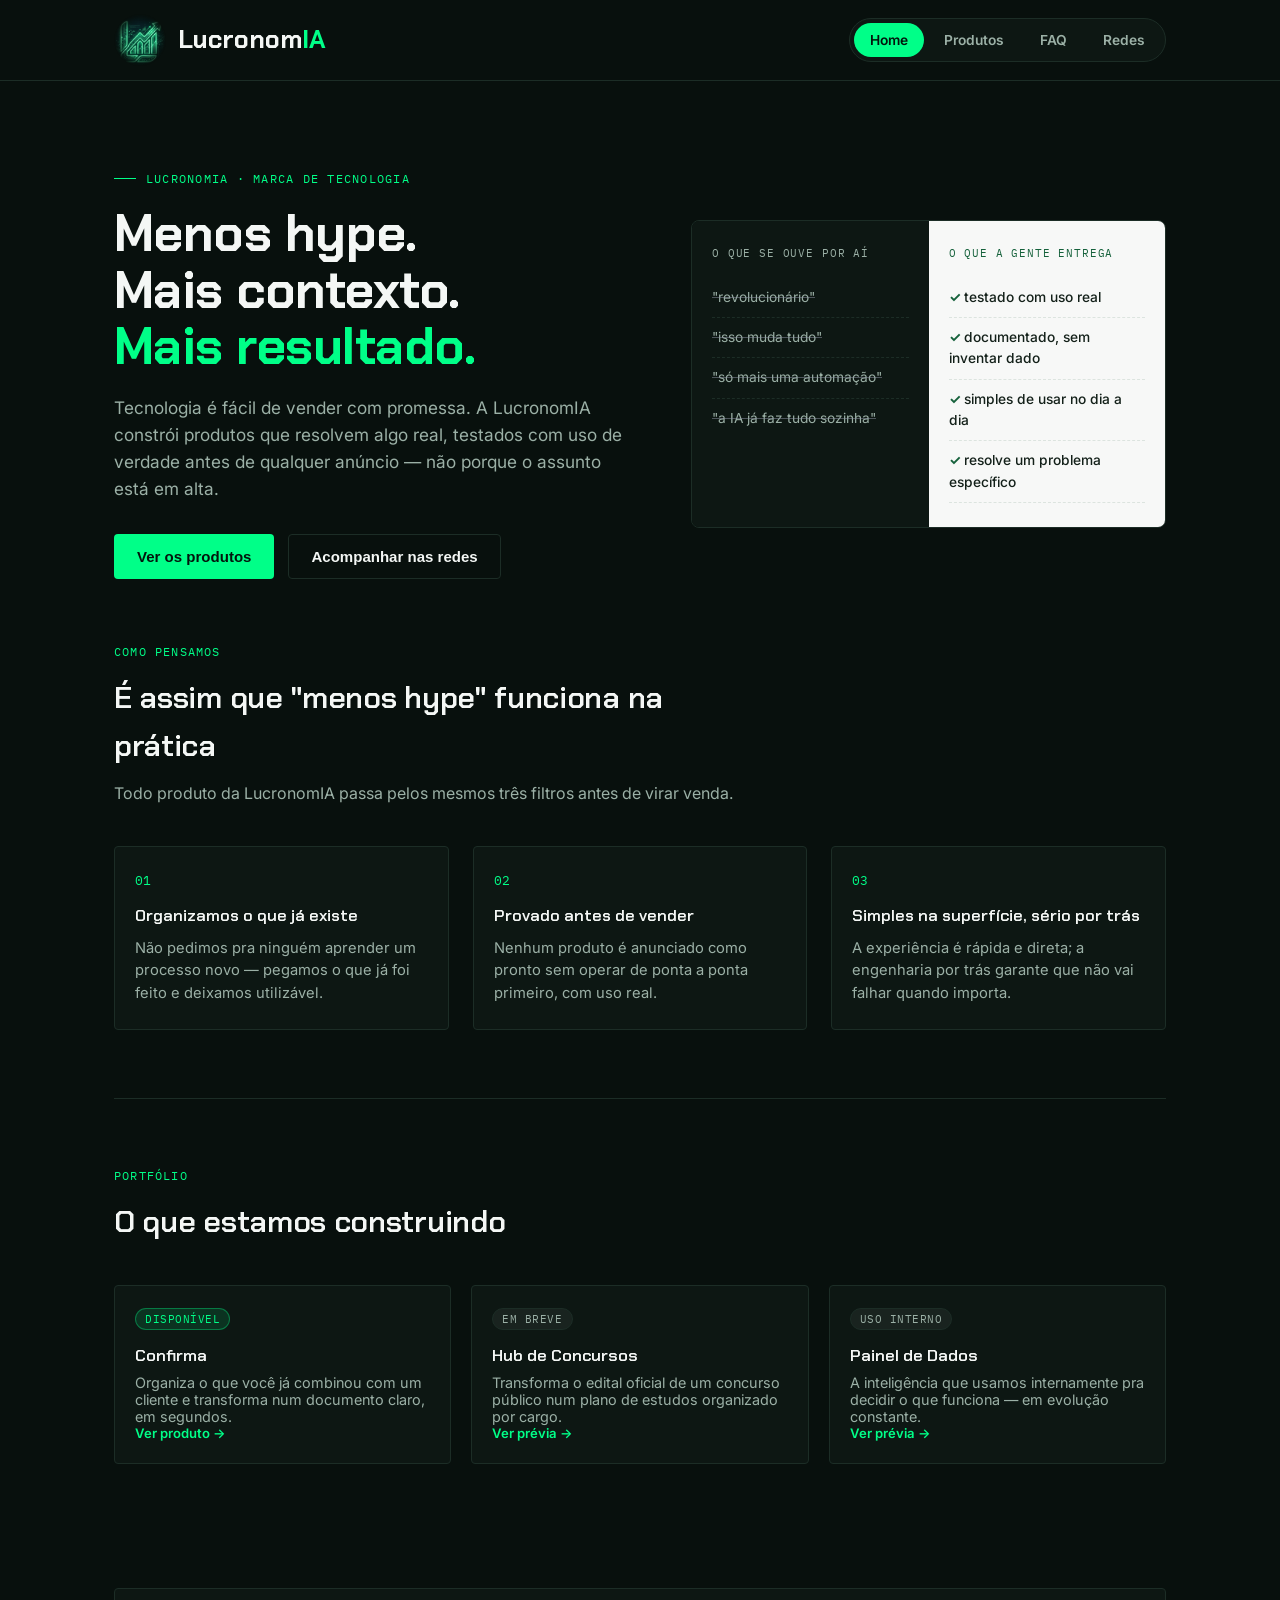
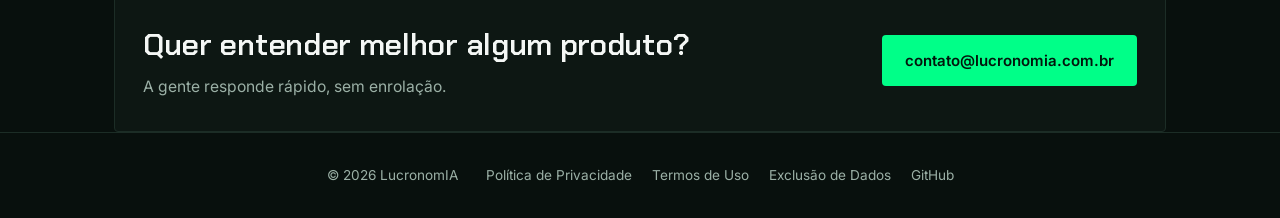
==== commit ddfba12b: "Host Confirma at /confirma/ on the lucronomia.com.br domain - Copies the current Confirma frontend b" ====
--- a/index.html
+++ b/index.html
@@ -353,7 +353,7 @@
           </div>
           <p style="color:var(--text-mute); font-size:0.85rem; margin-bottom:28px;">Pagamento único, sem mensalidade. Créditos não expiram.</p>
 
-          <a class="btn btn-primary" href="https://swtheaven.github.io/DEV-Lean/confirma/">Abrir o Confirma</a>
+          <a class="btn btn-primary" href="/confirma/">Abrir o Confirma</a>
         </div>
 
         <div>
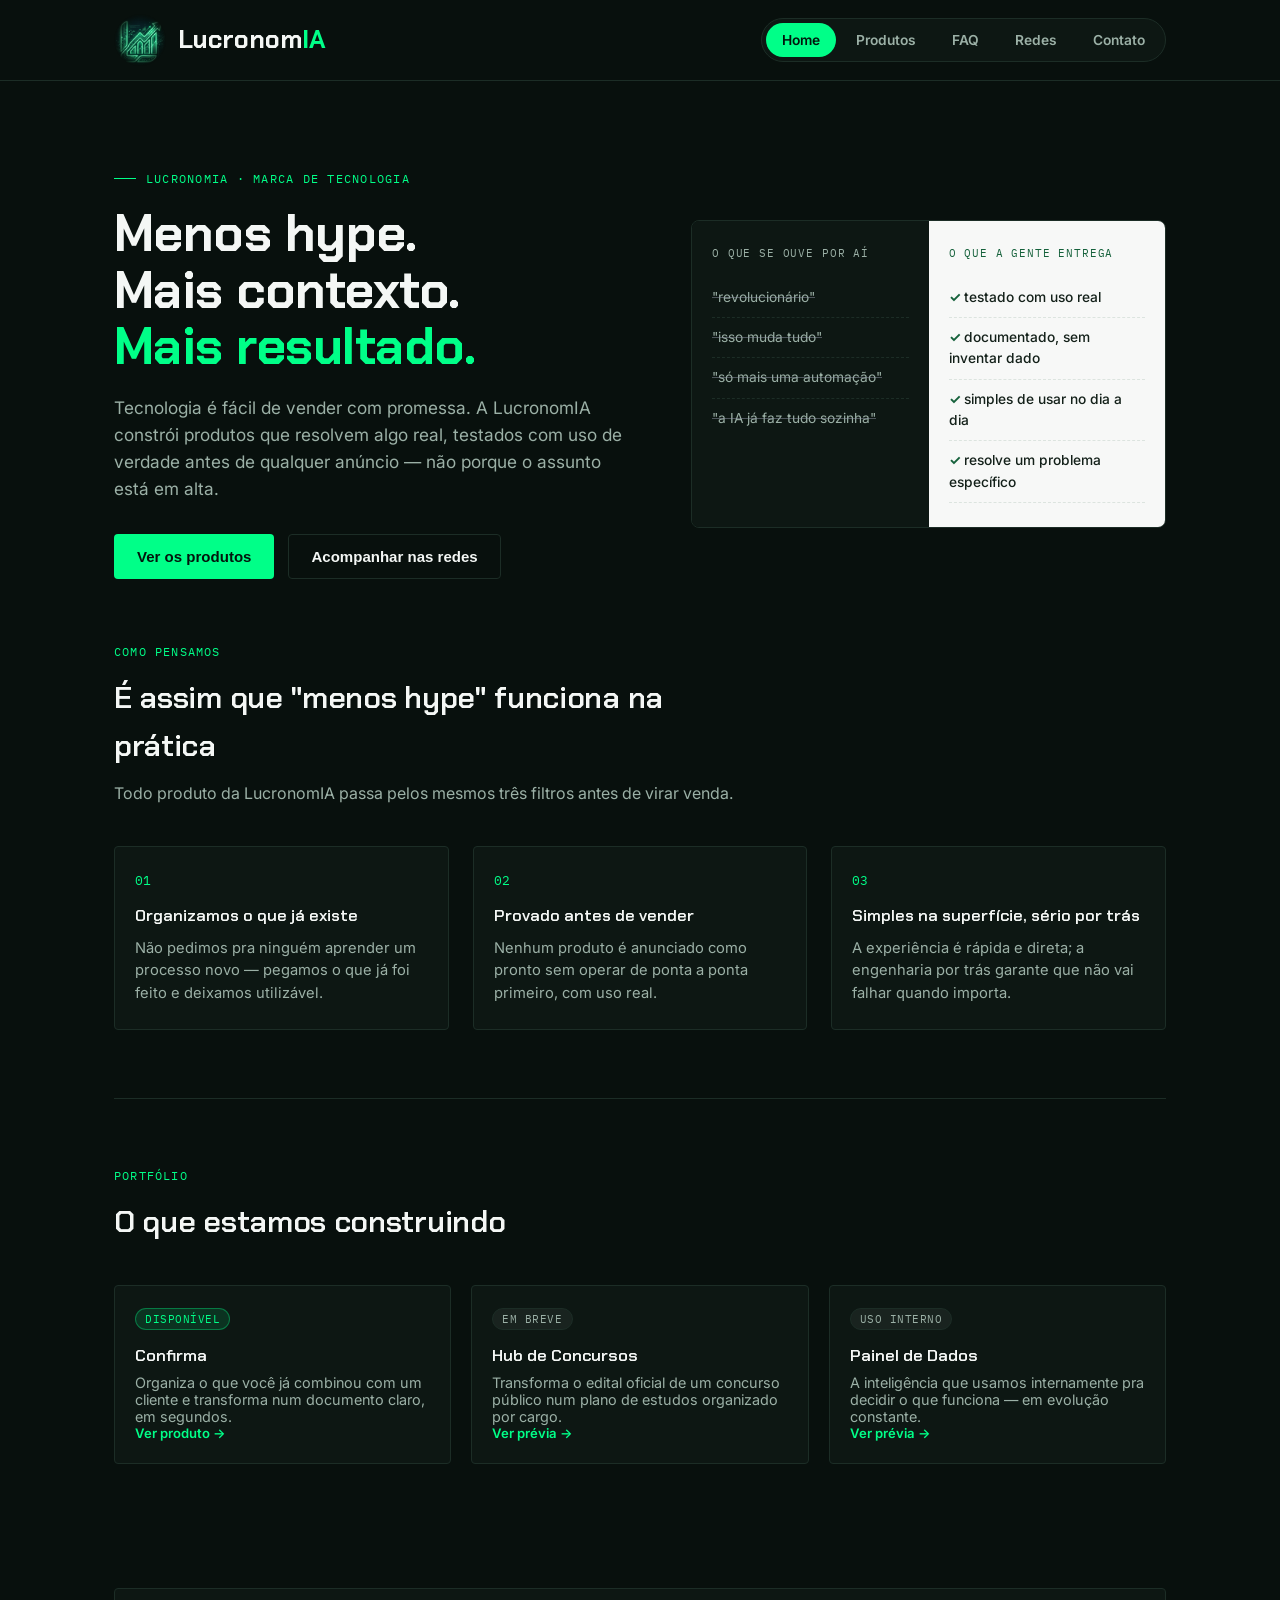
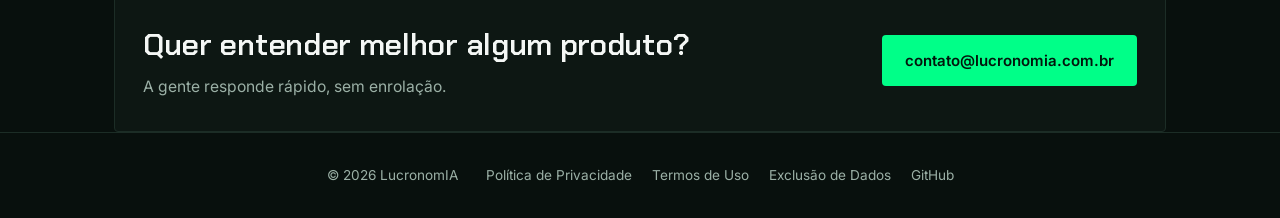
==== commit c80a6e80: "Add dedicated Contato tab and fix Confirma's outdated support email - New Home/Produtos/FAQ/Redes/Co" ====
--- a/index.html
+++ b/index.html
@@ -241,6 +241,7 @@
         <button class="tab-btn" role="tab" aria-selected="false" data-tab="produtos">Produtos</button>
         <button class="tab-btn" role="tab" aria-selected="false" data-tab="faq">FAQ</button>
         <button class="tab-btn" role="tab" aria-selected="false" data-tab="redes">Redes</button>
+        <button class="tab-btn" role="tab" aria-selected="false" data-tab="contato">Contato</button>
       </div>
     </nav>
   </div>
@@ -501,6 +502,28 @@
     </div>
   </section>
 
+  <!-- ================= CONTATO ================= -->
+  <section id="contato" class="tabpanel" role="tabpanel">
+    <div class="section-head" style="padding-top:88px;">
+      <div class="section-label">Contato</div>
+      <h2>Fale com a gente</h2>
+      <p>Dúvida sobre um produto, proposta comercial, imprensa ou suporte técnico do Confirma — tudo passa pelo mesmo canal.</p>
+    </div>
+
+    <div class="confirma-grid">
+      <div class="side-card">
+        <h4>E-mail</h4>
+        <p>A gente responde rápido, sem enrolação.</p>
+        <a class="btn btn-primary" href="mailto:contato@lucronomia.com.br">contato@lucronomia.com.br</a>
+      </div>
+      <div class="side-card">
+        <h4>Redes sociais</h4>
+        <p>Prefere mandar mensagem por lá? Também respondemos.</p>
+        <button class="btn btn-ghost" data-goto="redes">Ver redes →</button>
+      </div>
+    </div>
+  </section>
+
 </main>
 
 <footer>
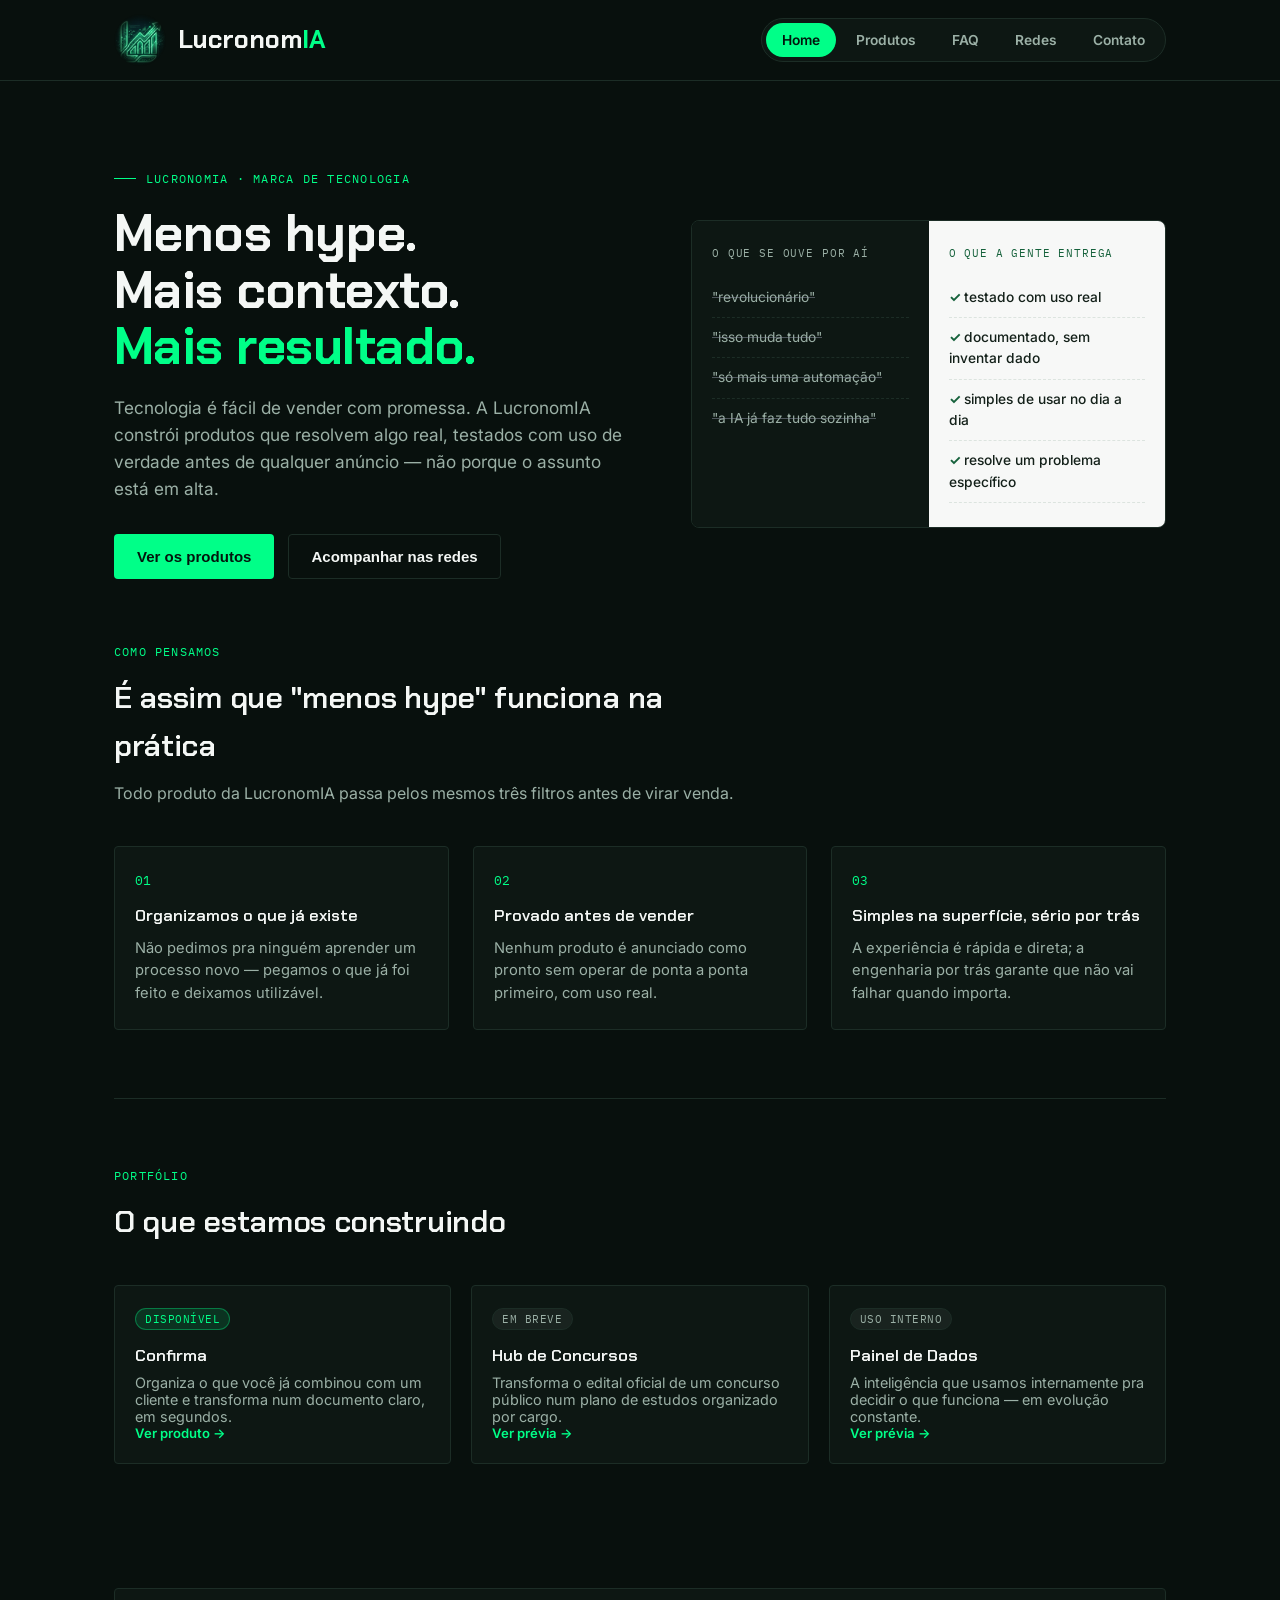
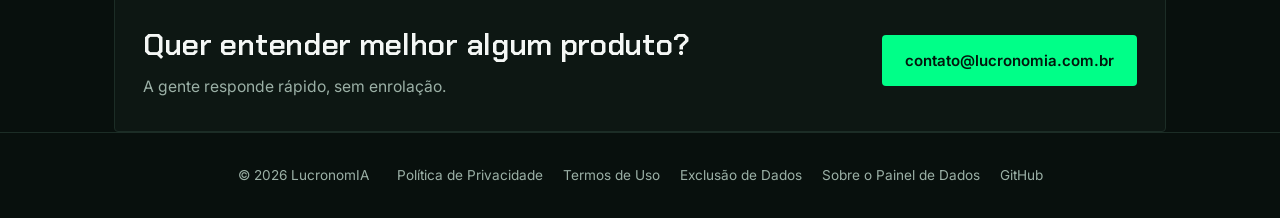
==== commit f92a1349: "Add dashboard-acesso.html for Google OAuth branding verification New page, outside the main tab nav " ====
--- a/index.html
+++ b/index.html
@@ -143,7 +143,7 @@
   /* product teaser strip (Home) */
   .teaser-grid{ display:grid; grid-template-columns:repeat(3,1fr); gap:20px; }
   @media (max-width:860px){ .teaser-grid{ grid-template-columns:1fr; } }
-  .teaser-card{ border:1px solid var(--line-dark); border-radius:var(--radius); padding:22px 20px; background:var(--ink-2); cursor:pointer; transition:border-color .2s ease, transform .2s ease; text-align:left; width:100%; color:var(--text); font-family:inherit; }
+  .teaser-card{ display:block; border:1px solid var(--line-dark); border-radius:var(--radius); padding:22px 20px; background:var(--ink-2); cursor:pointer; transition:border-color .2s ease, transform .2s ease; text-align:left; width:100%; color:var(--text); font-family:inherit; }
   .teaser-card:hover{ border-color:var(--text-mute); transform:translateY(-2px); }
   .teaser-card:focus-visible{ outline:2px solid var(--highlight); outline-offset:2px; }
   .badge{ display:inline-block; font-family:'IBM Plex Mono',monospace; font-size:0.66rem; letter-spacing:0.05em; padding:3px 9px; border-radius:999px; margin-bottom:14px; text-transform:uppercase; }
@@ -155,11 +155,16 @@
   .teaser-card .go{ margin-top:14px; font-size:0.82rem; color:var(--highlight); font-weight:600; }
 
   /* ================= PRODUTOS ================= */
-  .product{ padding:56px 0; border-top:1px solid var(--line-dark); }
-  .product:first-child{ border-top:none; padding-top:88px; }
+  details.product{ padding:32px 0; border-top:1px solid var(--line-dark); }
+  details.product:first-of-type{ border-top:none; padding-top:88px; }
+  details.product summary{ cursor:pointer; list-style:none; position:relative; padding-right:44px; }
+  details.product summary::-webkit-details-marker{ display:none; }
+  details.product summary .plus{ position:absolute; top:2px; right:0; font-family:'IBM Plex Mono',monospace; color:var(--highlight); font-size:1.4rem; line-height:1; transition:transform .2s ease; }
+  details.product[open] summary .plus{ transform:rotate(45deg); }
   .product-head{ display:flex; align-items:flex-start; justify-content:space-between; gap:20px; flex-wrap:wrap; margin-bottom:8px; }
   .product-head h2{ margin-bottom:0; }
-  .product-tag{ color:var(--text-mute); font-size:1.02rem; max-width:56ch; margin-bottom:32px; }
+  .product-tag{ color:var(--text-mute); font-size:1.02rem; max-width:56ch; margin-bottom:0; }
+  details.product .product-body{ margin-top:32px; }
 
   .confirma-grid{ display:grid; grid-template-columns:1.1fr 0.9fr; gap:44px; align-items:start; }
   @media (max-width:880px){ .confirma-grid{ grid-template-columns:1fr; } }
@@ -330,109 +335,30 @@
 
   <!-- ================= PRODUTOS ================= -->
   <section id="produtos" class="tabpanel" role="tabpanel">
-
-    <div class="product" id="confirma">
-      <div class="product-head">
-        <h2>Confirma</h2>
+    <div class="section-head" style="padding-top:88px;">
+      <div class="section-label">Portfólio</div>
+      <h2>Produtos</h2>
+      <p>Um resumo rápido de cada um. Clique para ver todos os detalhes, preços e telas reais.</p>
+    </div>
+    <div class="teaser-grid">
+      <a class="teaser-card" id="confirma" href="produtos/confirma.html">
         <span class="badge live">Disponível agora</span>
-      </div>
-      <p class="product-tag">Combinou pelo WhatsApp? Organize e confirme em 30 segundos.</p>
-
-      <div class="confirma-grid">
-        <div>
-          <div class="flow-steps">
-            <div class="flow-step"><span class="flow-num">1</span><div><strong>Preenche o combinado</strong><span>Serviço, valor, prazo e o que mais foi acertado com o cliente — sem ler WhatsApp, sem IA, é você que preenche.</span></div></div>
-            <div class="flow-step"><span class="flow-num">2</span><div><strong>Vê a prévia, de graça</strong><span>Preencher e visualizar não custa nada. Você só usa 1 crédito quando decide finalizar de verdade.</span></div></div>
-            <div class="flow-step"><span class="flow-num">3</span><div><strong>Finaliza e gera o PDF</strong><span>Documento profissional, pronto pra compartilhar direto no WhatsApp com o cliente.</span></div></div>
-          </div>
-
-          <h4 class="display" style="font-size:0.95rem; font-weight:600; margin-bottom:14px;">Pacotes de confirmações</h4>
-          <div class="pricing-grid">
-            <div class="price-card"><div class="credits">5</div><div class="price">R$ 9,90</div><div class="role">entrada</div></div>
-            <div class="price-card rec"><span class="rec-tag">recomendado</span><div class="credits">20</div><div class="price">R$ 24,90</div><div class="role">mais usado</div></div>
-            <div class="price-card"><div class="credits">50</div><div class="price">R$ 49,90</div><div class="role">menor custo por unidade</div></div>
-          </div>
-          <p style="color:var(--text-mute); font-size:0.85rem; margin-bottom:28px;">Pagamento único, sem mensalidade. Créditos não expiram.</p>
-
-          <a class="btn btn-primary" href="/confirma/">Abrir o Confirma</a>
-        </div>
-
-        <div>
-          <div class="transform-card" style="margin-bottom:18px;">
-            <div class="chat-stack">
-              <div class="bubble b1">Consigo fazer a instalação por R$350, fechado?</div>
-              <div class="bubble b2">Fechado! Pode ser sexta de manhã 👍</div>
-            </div>
-            <div class="arrow-down">vira</div>
-            <div class="result-card">
-              <div class="result-title">Confirmação <span class="status-pill">CLARO</span></div>
-              <div class="result-row"><span class="k">Serviço</span><span class="v">Instalação elétrica</span></div>
-              <div class="result-row"><span class="k">Valor</span><span class="v">R$ 350,00</span></div>
-              <div class="result-row"><span class="k">Prazo</span><span class="v">Sexta, manhã</span></div>
-            </div>
-          </div>
-          <div class="side-card">
-            <h4>O que o Confirma não é</h4>
-            <p>Pra deixar bem claro os limites do produto:</p>
-            <div class="not-list">
-              <span class="not-chip">CRM</span>
-              <span class="not-chip">Assinatura eletrônica</span>
-              <span class="not-chip">Contrato jurídico</span>
-              <span class="not-chip">Leitor de WhatsApp</span>
-              <span class="not-chip">Chatbot</span>
-              <span class="not-chip">Gerador com IA</span>
-              <span class="not-chip">ERP</span>
-            </div>
-          </div>
-          <div class="side-card">
-            <h4>Seu acesso</h4>
-            <p>Sem cadastro com e-mail e senha — você acessa sua carteira pessoal por um link único. Justamente por isso, trate esse link como algo pessoal.</p>
-          </div>
-        </div>
-      </div>
-
-      <div class="screenshot-frame">
-        <div class="screenshot-bar"><span class="dot"></span><span class="dot"></span><span class="dot"></span><span class="label">confirma — produto real em operação</span></div>
-        <img src="assets/previews/confirma.png" alt="Tela inicial do Confirma com os pacotes de créditos">
-      </div>
-    </div>
-
-    <div class="product" id="hub">
-      <div class="product-head">
-        <h2>Hub de Concursos</h2>
+        <h3>Confirma</h3>
+        <p>Combinou pelo WhatsApp? Organize o que foi acertado com o cliente e gere um documento claro em segundos.</p>
+        <span class="go">Ver detalhes →</span>
+      </a>
+      <a class="teaser-card" id="hub" href="produtos/hub.html">
         <span class="badge soon">Em breve</span>
-      </div>
-      <p class="product-tag">Transforma o edital oficial de um concurso público num plano de estudos organizado — por cargo, com matérias e requisitos comprovados pelo próprio documento.</p>
-
-      <div class="preview-panel">
-        <div class="feature-check"><span class="dot">✓</span><div><strong>Baseado só no edital oficial</strong><span>Se a informação não está no documento, o Hub não inventa nem preenche por conta própria.</span></div></div>
-        <div class="feature-check"><span class="dot">✓</span><div><strong>Plano de estudos por cargo</strong><span>Requisitos, matérias gerais e específicas organizados pro cargo que você escolher.</span></div></div>
-        <div class="feature-check"><span class="dot">✓</span><div><strong>Evidência documentada</strong><span>Cada informação mostrada pode ser rastreada de volta à página exata do edital.</span></div></div>
-      </div>
-      <p style="color:var(--text-mute); font-size:0.88rem; margin-top:8px;">Em fase final de testes internos, ainda sem data pública de lançamento.</p>
-
-      <div class="screenshot-frame">
-        <div class="screenshot-bar"><span class="dot"></span><span class="dot"></span><span class="dot"></span><span class="label">hub de concursos — build interna, dados de exemplo zerados</span></div>
-        <img src="assets/previews/hub.png" alt="Tela inicial do Hub de Concursos, com visão geral do plano de estudos">
-      </div>
-    </div>
-
-    <div class="product" id="dashboard">
-      <div class="product-head">
-        <h2>Painel de Dados</h2>
+        <h3>Hub de Concursos</h3>
+        <p>Transforma o edital oficial de um concurso público num plano de estudos organizado, por cargo.</p>
+        <span class="go">Ver detalhes →</span>
+      </a>
+      <a class="teaser-card" id="dashboard" href="produtos/painel.html">
         <span class="badge internal">Uso interno</span>
-      </div>
-      <p class="product-tag">Por trás da operação da LucronomIA existe um painel próprio que organiza conteúdo, métricas de redes sociais e, cada vez mais, dados de vendas — é como decidimos o que continuar fazendo.</p>
-      <div class="preview-panel">
-        <div class="feature-check"><span class="dot">✓</span><div><strong>Hoje: conteúdo e métricas</strong><span>Acompanha o desempenho do que publicamos em Instagram, TikTok e YouTube.</span></div></div>
-        <div class="feature-check"><span class="dot">✓</span><div><strong>Amanhã: receita e clientes</strong><span>Evoluindo para também mostrar vendas, recompra e origem dos clientes do Confirma.</span></div></div>
-      </div>
-      <p style="color:var(--text-mute); font-size:0.88rem; margin-top:8px;">Ferramenta interna por enquanto — pode virar produto no futuro.</p>
-
-      <div class="screenshot-frame">
-        <div class="screenshot-bar"><span class="dot"></span><span class="dot"></span><span class="dot"></span><span class="label">painel de dados — uso interno, nenhuma conta conectada</span></div>
-        <img src="assets/previews/painel.png" alt="Tela inicial do Painel de Dados interno da LucronomIA">
-      </div>
+        <h3>Painel de Dados</h3>
+        <p>O painel que organiza conteúdo, métricas de redes sociais e vendas — como decidimos o que continuar fazendo.</p>
+        <span class="go">Ver detalhes →</span>
+      </a>
     </div>
   </section>
 
@@ -533,6 +459,7 @@
       <a href="privacy.html">Política de Privacidade</a>
       <a href="terms.html">Termos de Uso</a>
       <a href="data-deletion.html">Exclusão de Dados</a>
+      <a href="dashboard-acesso.html">Sobre o Painel de Dados</a>
       <a href="https://github.com/SWtheaven/lucronomia">GitHub</a>
     </div>
   </div>
